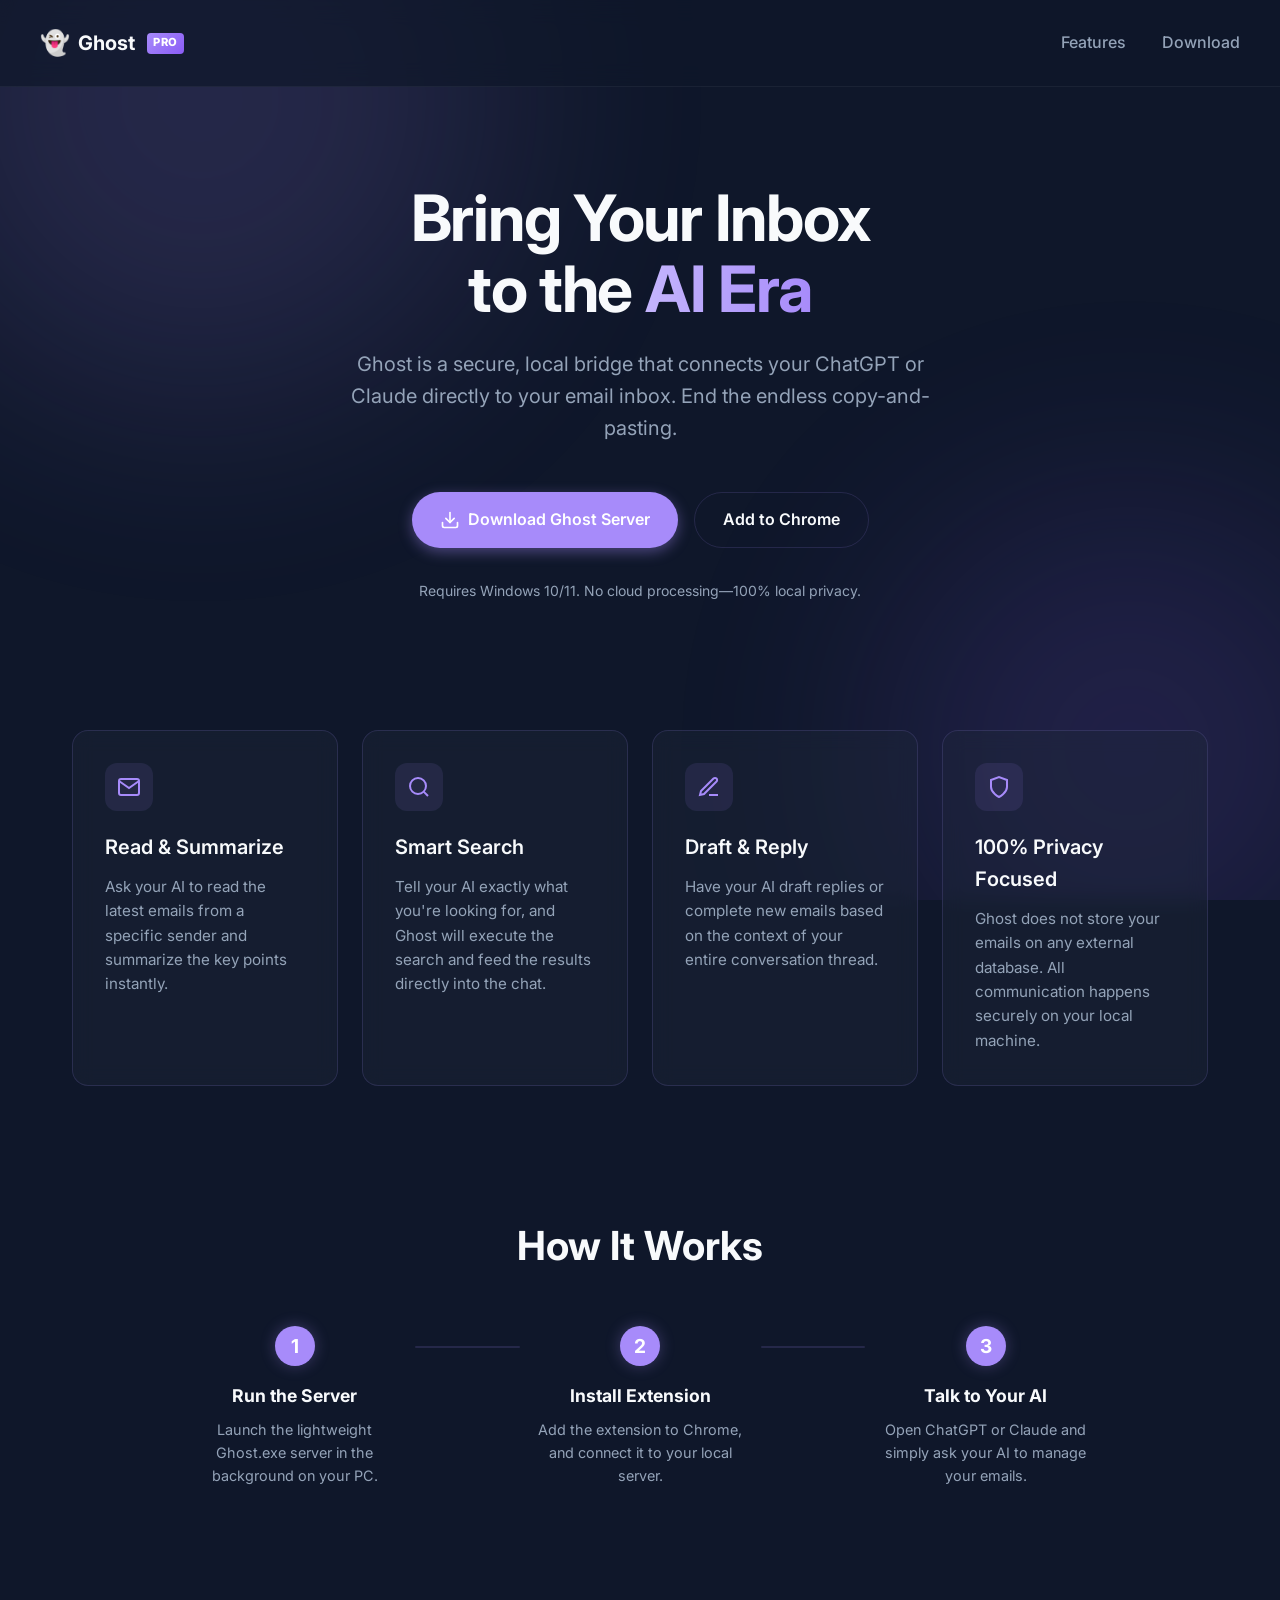
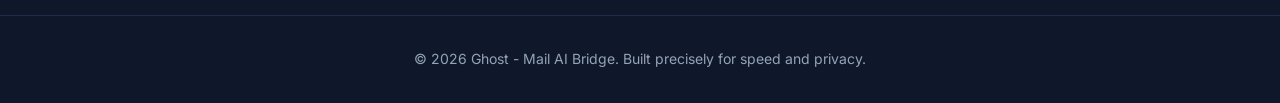
==== index.html @ 371ff7a3 "Initial commit of Ghost Website landing page" ====
<!DOCTYPE html>
<html lang="en">
<head>
    <meta charset="UTF-8">
    <meta name="viewport" content="width=device-width, initial-scale=1.0">
    <title>Ghost - Mail AI Bridge</title>
    <meta name="description" content="Connect your email seamlessly as AI tools. Turn ChatGPT and Claude into your personal executive assistant.">
    <link rel="stylesheet" href="styles.css">
    <link href="https://fonts.googleapis.com/css2?family=Inter:wght@400;500;600;700&display=swap" rel="stylesheet">
    <link rel="icon" type="image/x-icon" href="favicon.ico"> <!-- We can add an icon later -->
</head>
<body>
    <div class="background-effects">
        <div class="glow-orb orb-1"></div>
        <div class="glow-orb orb-2"></div>
    </div>

    <nav class="navbar">
        <div class="nav-content">
            <div class="logo">
                <span class="ghost-icon">👻</span>
                Ghost 
                <span class="logo-badge">Pro</span>
            </div>
            <div class="nav-links">
                <a href="#features">Features</a>
                <a href="#download">Download</a>
            </div>
        </div>
    </nav>

    <main>
        <header class="hero">
            <h1 class="hero-title">Bring Your Inbox<br>to the <span class="highlight">AI Era</span></h1>
            <p class="hero-subtitle">
                Ghost is a secure, local bridge that connects your ChatGPT or Claude directly to your email inbox. End the endless copy-and-pasting.
            </p>
            <div class="hero-actions">
                <a href="https://cdn.example.com/Ghost-Server.zip" class="btn btn-primary">
                    <svg width="20" height="20" viewBox="0 0 24 24" fill="none" stroke="currentColor" stroke-width="2" stroke-linecap="round" stroke-linejoin="round"><path d="M21 15v4a2 2 0 0 1-2 2H5a2 2 0 0 1-2-2v-4"></path><polyline points="7 10 12 15 17 10"></polyline><line x1="12" y1="15" x2="12" y2="3"></line></svg>
                    Download Ghost Server
                </a>
                <a href="https://chrome.google.com/webstore" class="btn btn-secondary" target="_blank">
                    Add to Chrome
                </a>
            </div>
            <p class="hero-note">Requires Windows 10/11. No cloud processing—100% local privacy.</p>
        </header>

        <section id="features" class="features">
            <div class="features-grid">
                <div class="feature-card">
                    <div class="feature-icon inbox-icon">
                        <svg width="24" height="24" viewBox="0 0 24 24" fill="none" stroke="#a78bfa" stroke-width="2"><path d="M4 4h16c1.1 0 2 .9 2 2v12c0 1.1-.9 2-2 2H4c-1.1 0-2-.9-2-2V6c0-1.1.9-2 2-2z"></path><polyline points="22,6 12,13 2,6"></polyline></svg>
                    </div>
                    <h3>Read & Summarize</h3>
                    <p>Ask your AI to read the latest emails from a specific sender and summarize the key points instantly.</p>
                </div>
                
                <div class="feature-card">
                    <div class="feature-icon search-icon">
                        <svg width="24" height="24" viewBox="0 0 24 24" fill="none" stroke="#a78bfa" stroke-width="2"><circle cx="11" cy="11" r="8"></circle><line x1="21" y1="21" x2="16.65" y2="16.65"></line></svg>
                    </div>
                    <h3>Smart Search</h3>
                    <p>Tell your AI exactly what you're looking for, and Ghost will execute the search and feed the results directly into the chat.</p>
                </div>

                <div class="feature-card">
                    <div class="feature-icon edit-icon">
                        <svg width="24" height="24" viewBox="0 0 24 24" fill="none" stroke="#a78bfa" stroke-width="2"><path d="M12 20h9"></path><path d="M16.5 3.5a2.121 2.121 0 0 1 3 3L7 19l-4 1 1-4L16.5 3.5z"></path></svg>
                    </div>
                    <h3>Draft & Reply</h3>
                    <p>Have your AI draft replies or complete new emails based on the context of your entire conversation thread.</p>
                </div>

                <div class="feature-card">
                    <div class="feature-icon shield-icon">
                        <svg width="24" height="24" viewBox="0 0 24 24" fill="none" stroke="#a78bfa" stroke-width="2"><path d="M12 22s8-4 8-10V5l-8-3-8 3v7c0 6 8 10 8 10z"></path></svg>
                    </div>
                    <h3>100% Privacy Focused</h3>
                    <p>Ghost does not store your emails on any external database. All communication happens securely on your local machine.</p>
                </div>
            </div>
        </section>

        <section id="how-it-works" class="how-it-works">
            <h2>How It Works</h2>
            <div class="steps-container">
                <div class="step">
                    <div class="step-num">1</div>
                    <div class="step-content">
                        <h4>Run the Server</h4>
                        <p>Launch the lightweight Ghost.exe server in the background on your PC.</p>
                    </div>
                </div>
                <div class="step-connector"></div>
                <div class="step">
                    <div class="step-num">2</div>
                    <div class="step-content">
                        <h4>Install Extension</h4>
                        <p>Add the extension to Chrome, and connect it to your local server.</p>
                    </div>
                </div>
                <div class="step-connector"></div>
                <div class="step">
                    <div class="step-num">3</div>
                    <div class="step-content">
                        <h4>Talk to Your AI</h4>
                        <p>Open ChatGPT or Claude and simply ask your AI to manage your emails.</p>
                    </div>
                </div>
            </div>
        </section>
    </main>

    <footer>
        <div class="footer-content">
            <p>&copy; 2026 Ghost - Mail AI Bridge. Built precisely for speed and privacy.</p>
        </div>
    </footer>

    <script src="script.js"></script>
</body>
</html>
---- styles.css ----
:root {
    --bg-dark: #0f172a;
    --bg-card: rgba(30, 41, 59, 0.4);
    --text-primary: #f8fafc;
    --text-muted: #94a3b8;
    --accent: #a78bfa;
    --accent-hover: #8b5cf6;
    --border-color: rgba(167, 139, 250, 0.15);
    --border-highlight: rgba(167, 139, 250, 0.4);
}

* {
    box-sizing: border-box;
    margin: 0;
    padding: 0;
}

body {
    font-family: 'Inter', sans-serif;
    background-color: var(--bg-dark);
    color: var(--text-primary);
    line-height: 1.6;
    overflow-x: hidden;
    position: relative;
}

/* Background Glowing Orbs for Glassmorphism depth */
.background-effects {
    position: fixed;
    top: 0;
    left: 0;
    width: 100vw;
    height: 100vh;
    z-index: -1;
    overflow: hidden;
    pointer-events: none;
}

.glow-orb {
    position: absolute;
    border-radius: 50%;
    filter: blur(120px);
    opacity: 0.15;
    animation: float 20s infinite ease-in-out;
}

.orb-1 {
    width: 600px;
    height: 600px;
    background: #a78bfa;
    top: -200px;
    left: -100px;
}

.orb-2 {
    width: 500px;
    height: 500px;
    background: #8b5cf6;
    bottom: -100px;
    right: -100px;
    animation-delay: -10s;
}

@keyframes float {
    0%, 100% { transform: translate(0, 0); }
    33% { transform: translate(30px, -50px); }
    66% { transform: translate(-20px, 20px); }
}

/* Typography & Layout */
main {
    max-width: 1200px;
    margin: 0 auto;
    padding: 0 2rem;
}

.highlight {
    color: var(--accent);
    background: linear-gradient(90deg, #c4b5fd, #a78bfa);
    -webkit-background-clip: text;
    -webkit-text-fill-color: transparent;
}

/* Navbar */
.navbar {
    padding: 1.5rem 2rem;
    position: sticky;
    top: 0;
    z-index: 100;
    background: rgba(15, 23, 42, 0.7);
    backdrop-filter: blur(12px);
    border-bottom: 1px solid rgba(255, 255, 255, 0.05);
}

.nav-content {
    max-width: 1200px;
    margin: 0 auto;
    display: flex;
    justify-content: space-between;
    align-items: center;
}

.logo {
    font-size: 1.25rem;
    font-weight: 700;
    display: flex;
    align-items: center;
    gap: 0.5rem;
}

.ghost-icon { font-size: 1.5rem; }

.logo-badge {
    background: linear-gradient(135deg, #a78bfa, #8b5cf6);
    color: white;
    font-size: 0.7rem;
    padding: 0.1rem 0.4rem;
    border-radius: 4px;
    text-transform: uppercase;
    font-weight: 800;
    letter-spacing: 0.5px;
    margin-left: 0.25rem;
}

.nav-links a {
    color: var(--text-muted);
    text-decoration: none;
    margin-left: 2rem;
    font-weight: 500;
    transition: color 0.2s;
}

.nav-links a:hover {
    color: var(--text-primary);
}

/* Hero Section */
.hero {
    text-align: center;
    padding: 6rem 0 4rem;
}

.hero-title {
    font-size: 4rem;
    line-height: 1.1;
    font-weight: 700;
    margin-bottom: 1.5rem;
    letter-spacing: -0.02em;
}

.hero-subtitle {
    font-size: 1.25rem;
    color: var(--text-muted);
    max-width: 600px;
    margin: 0 auto 3rem;
}

.hero-actions {
    display: flex;
    justify-content: center;
    gap: 1rem;
    margin-bottom: 2rem;
}

.btn {
    display: inline-flex;
    align-items: center;
    gap: 0.5rem;
    padding: 0.875rem 1.75rem;
    border-radius: 9999px;
    font-weight: 600;
    font-size: 1rem;
    text-decoration: none;
    transition: all 0.2s ease;
    cursor: pointer;
}

.btn-primary {
    background-color: var(--accent);
    color: #fff;
    border: none;
    box-shadow: 0 4px 14px rgba(167, 139, 250, 0.4);
}

.btn-primary:hover {
    background-color: var(--accent-hover);
    transform: translateY(-2px);
    box-shadow: 0 6px 20px rgba(167, 139, 250, 0.6);
}

.btn-secondary {
    background-color: transparent;
    color: var(--text-primary);
    border: 1px solid var(--border-color);
}

.btn-secondary:hover {
    background-color: rgba(255, 255, 255, 0.05);
    border-color: var(--border-highlight);
}

.hero-note {
    font-size: 0.875rem;
    color: var(--text-muted);
}

/* Features Grid */
.features {
    padding: 4rem 0;
}

.features-grid {
    display: grid;
    grid-template-columns: repeat(auto-fit, minmax(250px, 1fr));
    gap: 1.5rem;
}

.feature-card {
    background: var(--bg-card);
    border: 1px solid var(--border-color);
    border-radius: 16px;
    padding: 2rem;
    backdrop-filter: blur(10px);
    transition: transform 0.3s ease, border-color 0.3s ease;
}

.feature-card:hover {
    transform: translateY(-5px);
    border-color: var(--border-highlight);
    background: rgba(30, 41, 59, 0.6);
}

.feature-icon {
    width: 48px;
    height: 48px;
    border-radius: 12px;
    background: rgba(167, 139, 250, 0.1);
    display: flex;
    align-items: center;
    justify-content: center;
    margin-bottom: 1.25rem;
}

.feature-card h3 {
    font-size: 1.25rem;
    margin-bottom: 0.75rem;
    font-weight: 600;
}

.feature-card p {
    color: var(--text-muted);
    font-size: 0.95rem;
}

/* How It Works */
.how-it-works {
    padding: 4rem 0;
    text-align: center;
}

.how-it-works h2 {
    font-size: 2.5rem;
    margin-bottom: 3rem;
}

.steps-container {
    display: flex;
    justify-content: center;
    align-items: flex-start;
    max-width: 900px;
    margin: 0 auto;
    gap: 1rem;
}

.step {
    flex: 1;
    display: flex;
    flex-direction: column;
    align-items: center;
    position: relative;
    z-index: 2;
}

.step-num {
    width: 40px;
    height: 40px;
    border-radius: 50%;
    background: var(--accent);
    color: white;
    display: flex;
    align-items: center;
    justify-content: center;
    font-weight: 700;
    font-size: 1.2rem;
    margin-bottom: 1rem;
    box-shadow: 0 0 15px rgba(167, 139, 250, 0.3);
}

.step-content h4 {
    font-size: 1.1rem;
    margin-bottom: 0.5rem;
}

.step-content p {
    color: var(--text-muted);
    font-size: 0.9rem;
}

.step-connector {
    flex: 0.5;
    height: 2px;
    background: var(--border-color);
    margin-top: 20px;
    border-radius: 2px;
}

/* Footer */
footer {
    border-top: 1px solid var(--border-color);
    padding: 2rem 0;
    margin-top: 4rem;
    text-align: center;
    color: var(--text-muted);
    font-size: 0.875rem;
}

/* Responsive */
@media (max-width: 768px) {
    .hero-title {
        font-size: 2.5rem;
    }
    .hero-actions {
        flex-direction: column;
    }
    .steps-container {
        flex-direction: column;
        align-items: center;
    }
    .step-connector {
        width: 2px;
        height: 40px;
        margin: 10px 0;
    }
}
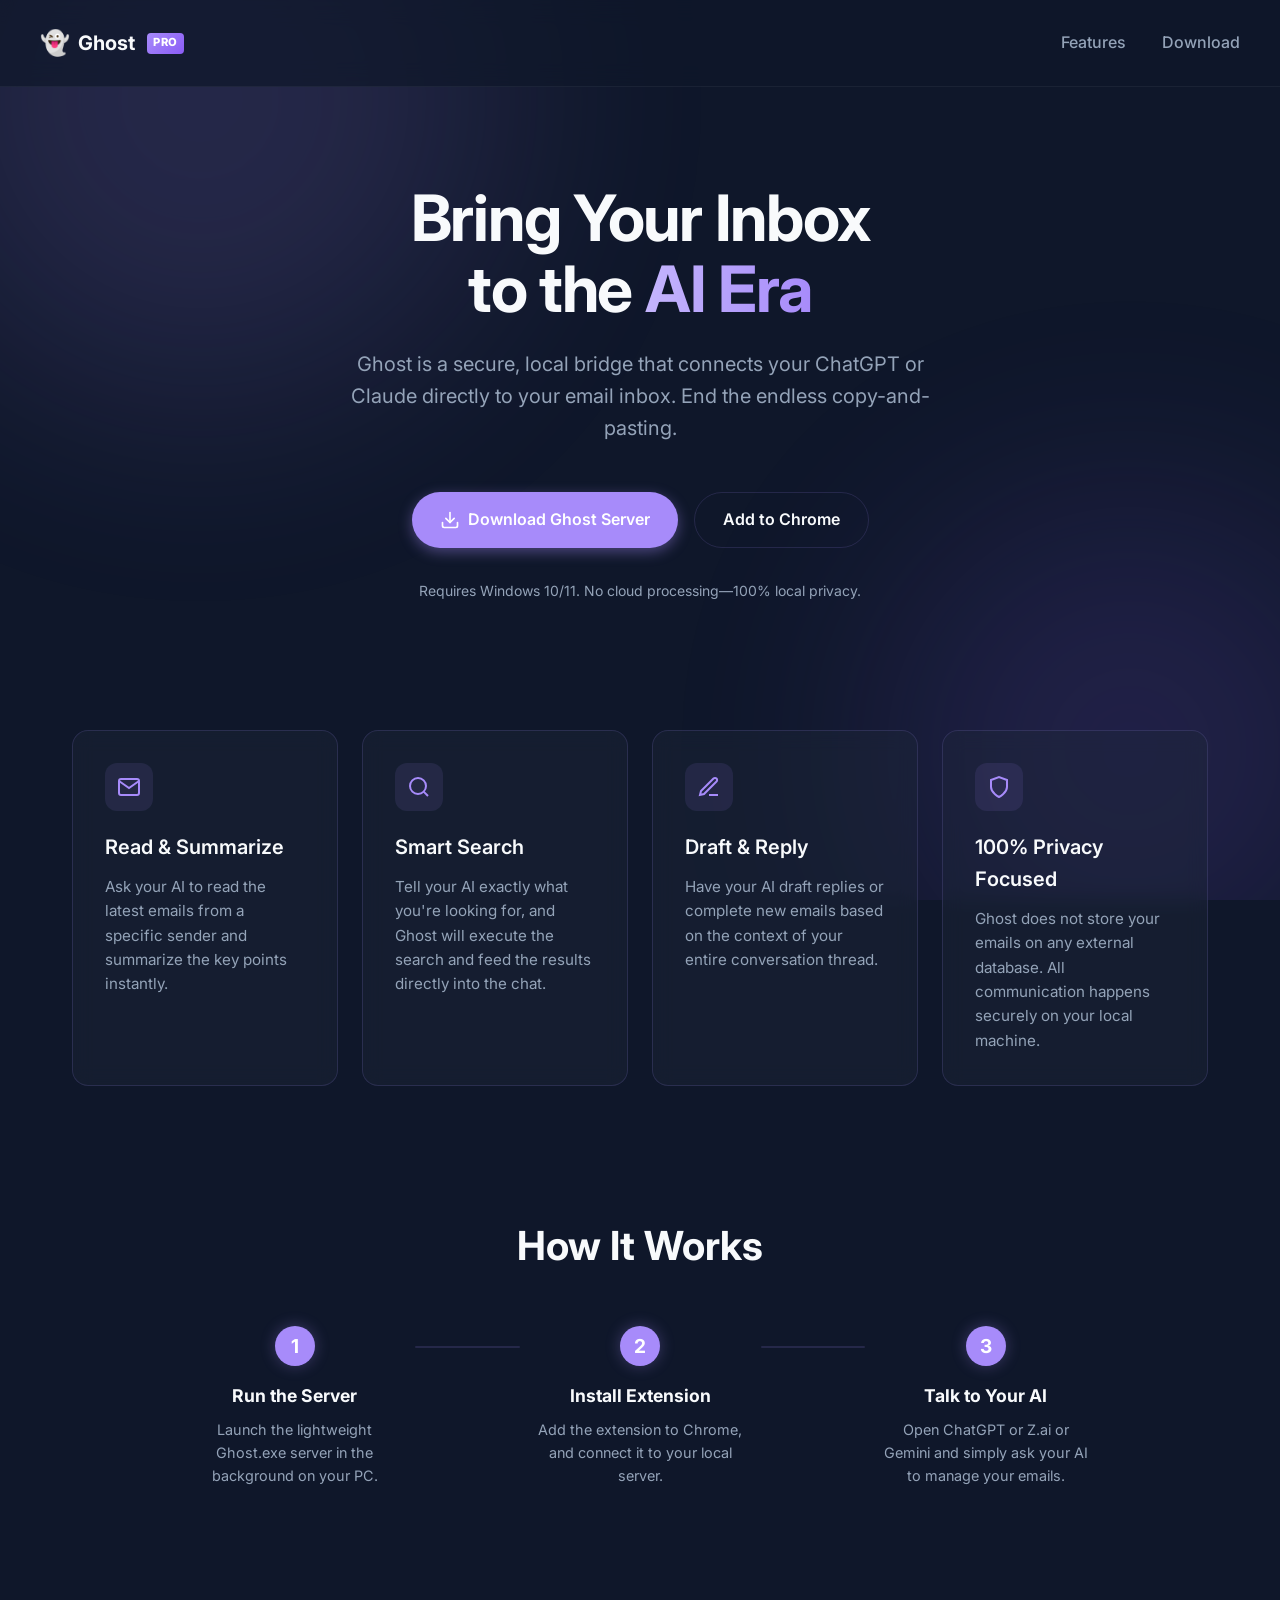
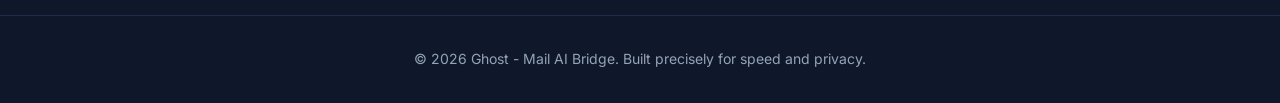
==== commit 35645554: "Add Ghost Server download zip" ====
--- a/index.html
+++ b/index.html
@@ -1,14 +1,17 @@
 <!DOCTYPE html>
 <html lang="en">
+
 <head>
     <meta charset="UTF-8">
     <meta name="viewport" content="width=device-width, initial-scale=1.0">
     <title>Ghost - Mail AI Bridge</title>
-    <meta name="description" content="Connect your email seamlessly as AI tools. Turn ChatGPT and Claude into your personal executive assistant.">
+    <meta name="description"
+        content="Connect your email seamlessly as AI tools. Turn ChatGPT and Claude into your personal executive assistant.">
     <link rel="stylesheet" href="styles.css">
     <link href="https://fonts.googleapis.com/css2?family=Inter:wght@400;500;600;700&display=swap" rel="stylesheet">
     <link rel="icon" type="image/x-icon" href="favicon.ico"> <!-- We can add an icon later -->
 </head>
+
 <body>
     <div class="background-effects">
         <div class="glow-orb orb-1"></div>
@@ -19,7 +22,7 @@
         <div class="nav-content">
             <div class="logo">
                 <span class="ghost-icon">👻</span>
-                Ghost 
+                Ghost
                 <span class="logo-badge">Pro</span>
             </div>
             <div class="nav-links">
@@ -33,11 +36,17 @@
         <header class="hero">
             <h1 class="hero-title">Bring Your Inbox<br>to the <span class="highlight">AI Era</span></h1>
             <p class="hero-subtitle">
-                Ghost is a secure, local bridge that connects your ChatGPT or Claude directly to your email inbox. End the endless copy-and-pasting.
+                Ghost is a secure, local bridge that connects your ChatGPT or Claude directly to your email inbox. End
+                the endless copy-and-pasting.
             </p>
             <div class="hero-actions">
-                <a href="https://cdn.example.com/Ghost-Server.zip" class="btn btn-primary">
-                    <svg width="20" height="20" viewBox="0 0 24 24" fill="none" stroke="currentColor" stroke-width="2" stroke-linecap="round" stroke-linejoin="round"><path d="M21 15v4a2 2 0 0 1-2 2H5a2 2 0 0 1-2-2v-4"></path><polyline points="7 10 12 15 17 10"></polyline><line x1="12" y1="15" x2="12" y2="3"></line></svg>
+                <a href="Ghost-Server-Windows.zip" download class="btn btn-primary">
+                    <svg width="20" height="20" viewBox="0 0 24 24" fill="none" stroke="currentColor" stroke-width="2"
+                        stroke-linecap="round" stroke-linejoin="round">
+                        <path d="M21 15v4a2 2 0 0 1-2 2H5a2 2 0 0 1-2-2v-4"></path>
+                        <polyline points="7 10 12 15 17 10"></polyline>
+                        <line x1="12" y1="15" x2="12" y2="3"></line>
+                    </svg>
                     Download Ghost Server
                 </a>
                 <a href="https://chrome.google.com/webstore" class="btn btn-secondary" target="_blank">
@@ -51,34 +60,50 @@
             <div class="features-grid">
                 <div class="feature-card">
                     <div class="feature-icon inbox-icon">
-                        <svg width="24" height="24" viewBox="0 0 24 24" fill="none" stroke="#a78bfa" stroke-width="2"><path d="M4 4h16c1.1 0 2 .9 2 2v12c0 1.1-.9 2-2 2H4c-1.1 0-2-.9-2-2V6c0-1.1.9-2 2-2z"></path><polyline points="22,6 12,13 2,6"></polyline></svg>
+                        <svg width="24" height="24" viewBox="0 0 24 24" fill="none" stroke="#a78bfa" stroke-width="2">
+                            <path d="M4 4h16c1.1 0 2 .9 2 2v12c0 1.1-.9 2-2 2H4c-1.1 0-2-.9-2-2V6c0-1.1.9-2 2-2z">
+                            </path>
+                            <polyline points="22,6 12,13 2,6"></polyline>
+                        </svg>
                     </div>
                     <h3>Read & Summarize</h3>
-                    <p>Ask your AI to read the latest emails from a specific sender and summarize the key points instantly.</p>
+                    <p>Ask your AI to read the latest emails from a specific sender and summarize the key points
+                        instantly.</p>
                 </div>
-                
+
                 <div class="feature-card">
                     <div class="feature-icon search-icon">
-                        <svg width="24" height="24" viewBox="0 0 24 24" fill="none" stroke="#a78bfa" stroke-width="2"><circle cx="11" cy="11" r="8"></circle><line x1="21" y1="21" x2="16.65" y2="16.65"></line></svg>
+                        <svg width="24" height="24" viewBox="0 0 24 24" fill="none" stroke="#a78bfa" stroke-width="2">
+                            <circle cx="11" cy="11" r="8"></circle>
+                            <line x1="21" y1="21" x2="16.65" y2="16.65"></line>
+                        </svg>
                     </div>
                     <h3>Smart Search</h3>
-                    <p>Tell your AI exactly what you're looking for, and Ghost will execute the search and feed the results directly into the chat.</p>
+                    <p>Tell your AI exactly what you're looking for, and Ghost will execute the search and feed the
+                        results directly into the chat.</p>
                 </div>
 
                 <div class="feature-card">
                     <div class="feature-icon edit-icon">
-                        <svg width="24" height="24" viewBox="0 0 24 24" fill="none" stroke="#a78bfa" stroke-width="2"><path d="M12 20h9"></path><path d="M16.5 3.5a2.121 2.121 0 0 1 3 3L7 19l-4 1 1-4L16.5 3.5z"></path></svg>
+                        <svg width="24" height="24" viewBox="0 0 24 24" fill="none" stroke="#a78bfa" stroke-width="2">
+                            <path d="M12 20h9"></path>
+                            <path d="M16.5 3.5a2.121 2.121 0 0 1 3 3L7 19l-4 1 1-4L16.5 3.5z"></path>
+                        </svg>
                     </div>
                     <h3>Draft & Reply</h3>
-                    <p>Have your AI draft replies or complete new emails based on the context of your entire conversation thread.</p>
+                    <p>Have your AI draft replies or complete new emails based on the context of your entire
+                        conversation thread.</p>
                 </div>
 
                 <div class="feature-card">
                     <div class="feature-icon shield-icon">
-                        <svg width="24" height="24" viewBox="0 0 24 24" fill="none" stroke="#a78bfa" stroke-width="2"><path d="M12 22s8-4 8-10V5l-8-3-8 3v7c0 6 8 10 8 10z"></path></svg>
+                        <svg width="24" height="24" viewBox="0 0 24 24" fill="none" stroke="#a78bfa" stroke-width="2">
+                            <path d="M12 22s8-4 8-10V5l-8-3-8 3v7c0 6 8 10 8 10z"></path>
+                        </svg>
                     </div>
                     <h3>100% Privacy Focused</h3>
-                    <p>Ghost does not store your emails on any external database. All communication happens securely on your local machine.</p>
+                    <p>Ghost does not store your emails on any external database. All communication happens securely on
+                        your local machine.</p>
                 </div>
             </div>
         </section>
@@ -106,7 +131,7 @@
                     <div class="step-num">3</div>
                     <div class="step-content">
                         <h4>Talk to Your AI</h4>
-                        <p>Open ChatGPT or Claude and simply ask your AI to manage your emails.</p>
+                        <p>Open ChatGPT or Z.ai or Gemini and simply ask your AI to manage your emails.</p>
                     </div>
                 </div>
             </div>
@@ -121,4 +146,5 @@
 
     <script src="script.js"></script>
 </body>
-</html>
+
+</html>
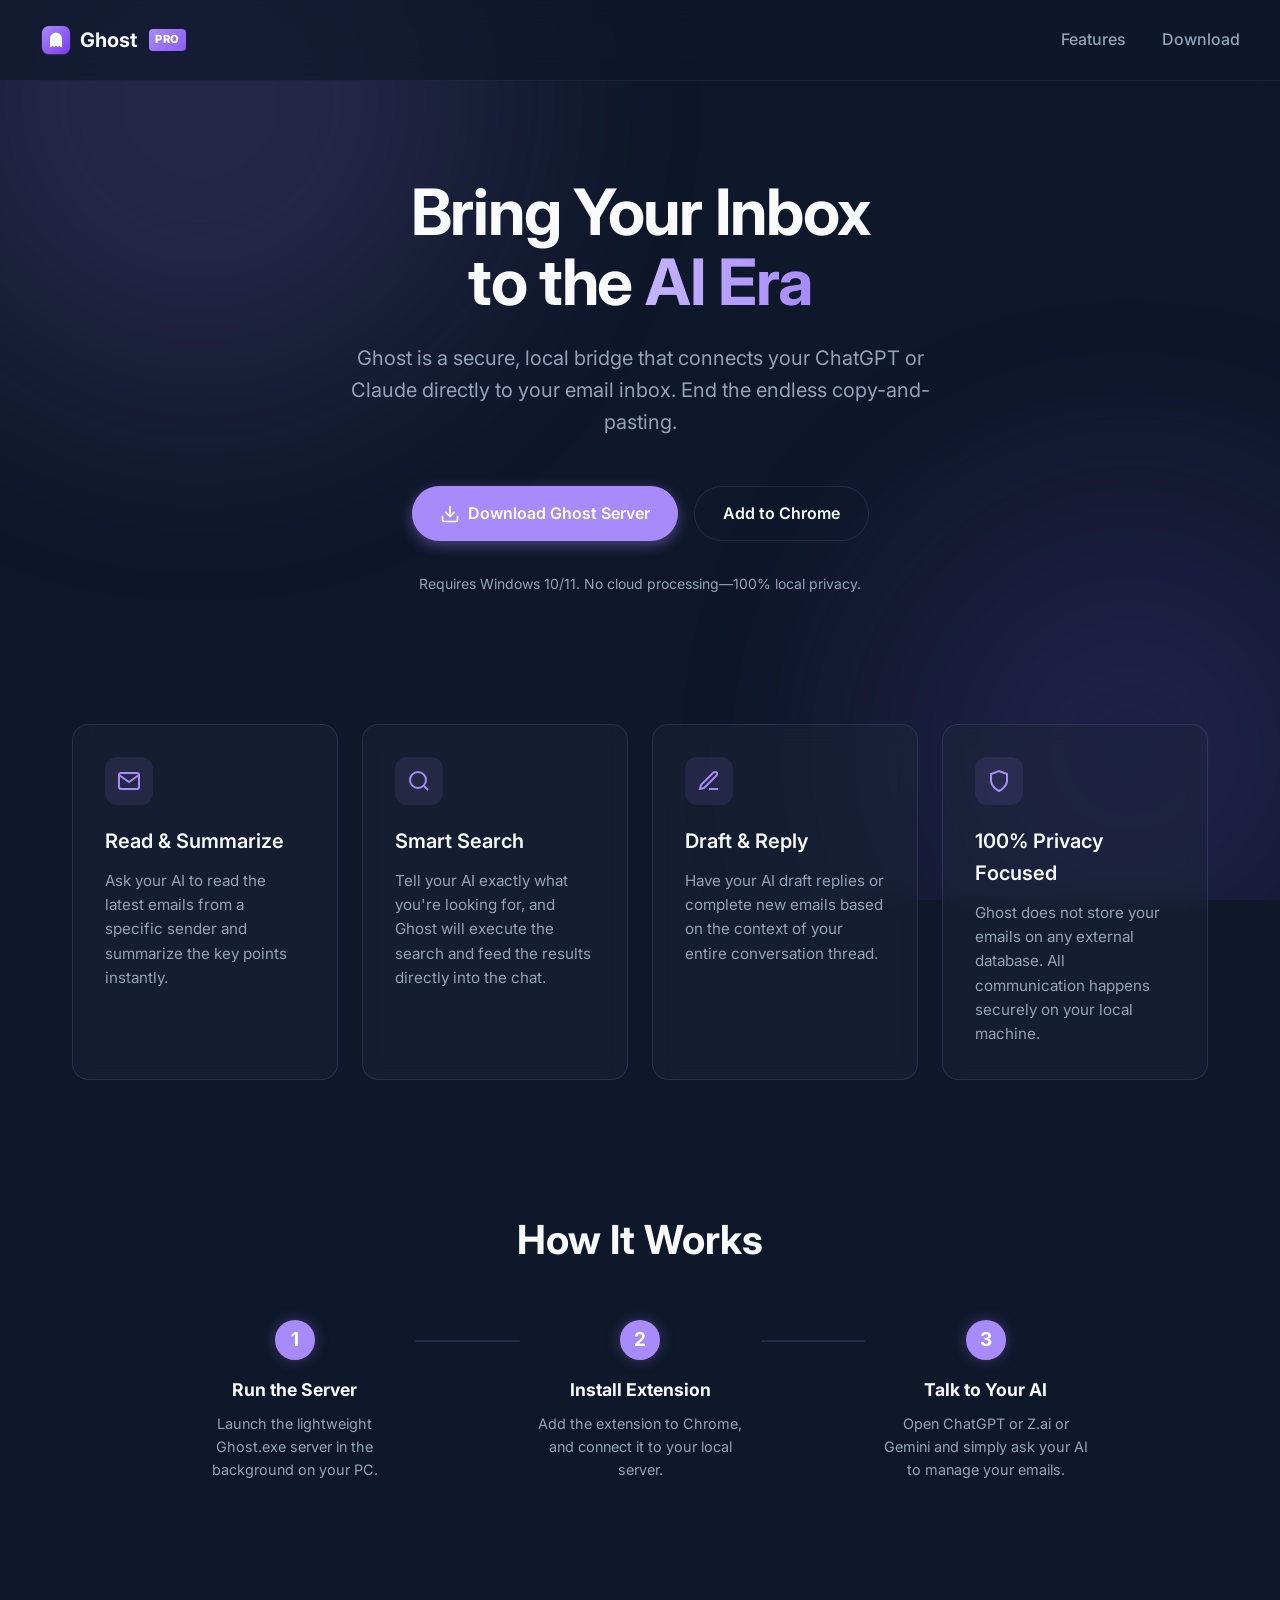
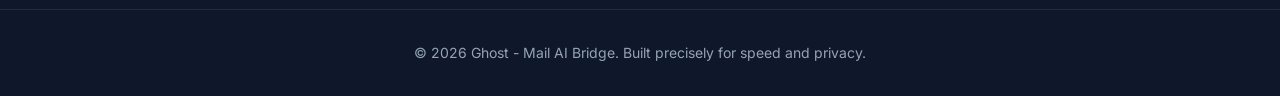
==== commit 05b64e7f: "Update website logo to use 128x128 extension icon" ====
--- a/index.html
+++ b/index.html
@@ -6,10 +6,10 @@
     <meta name="viewport" content="width=device-width, initial-scale=1.0">
     <title>Ghost - Mail AI Bridge</title>
     <meta name="description"
-        content="Connect your email seamlessly as AI tools. Turn ChatGPT and Claude into your personal executive assistant.">
+        content="Connect your email seamlessly as AI tools. Turn ChatGPT, Z.ai or Gemini into your personal executive assistant.">
     <link rel="stylesheet" href="styles.css">
     <link href="https://fonts.googleapis.com/css2?family=Inter:wght@400;500;600;700&display=swap" rel="stylesheet">
-    <link rel="icon" type="image/x-icon" href="favicon.ico"> <!-- We can add an icon later -->
+    <link rel="icon" type="image/png" href="logo.png">
 </head>
 
 <body>
@@ -21,7 +21,8 @@
     <nav class="navbar">
         <div class="nav-content">
             <div class="logo">
-                <span class="ghost-icon">👻</span>
+                <img src="logo.png" alt="Ghost Logo" class="ghost-icon-img" width="32" height="32"
+                    style="border-radius: 6px;">
                 Ghost
                 <span class="logo-badge">Pro</span>
             </div>
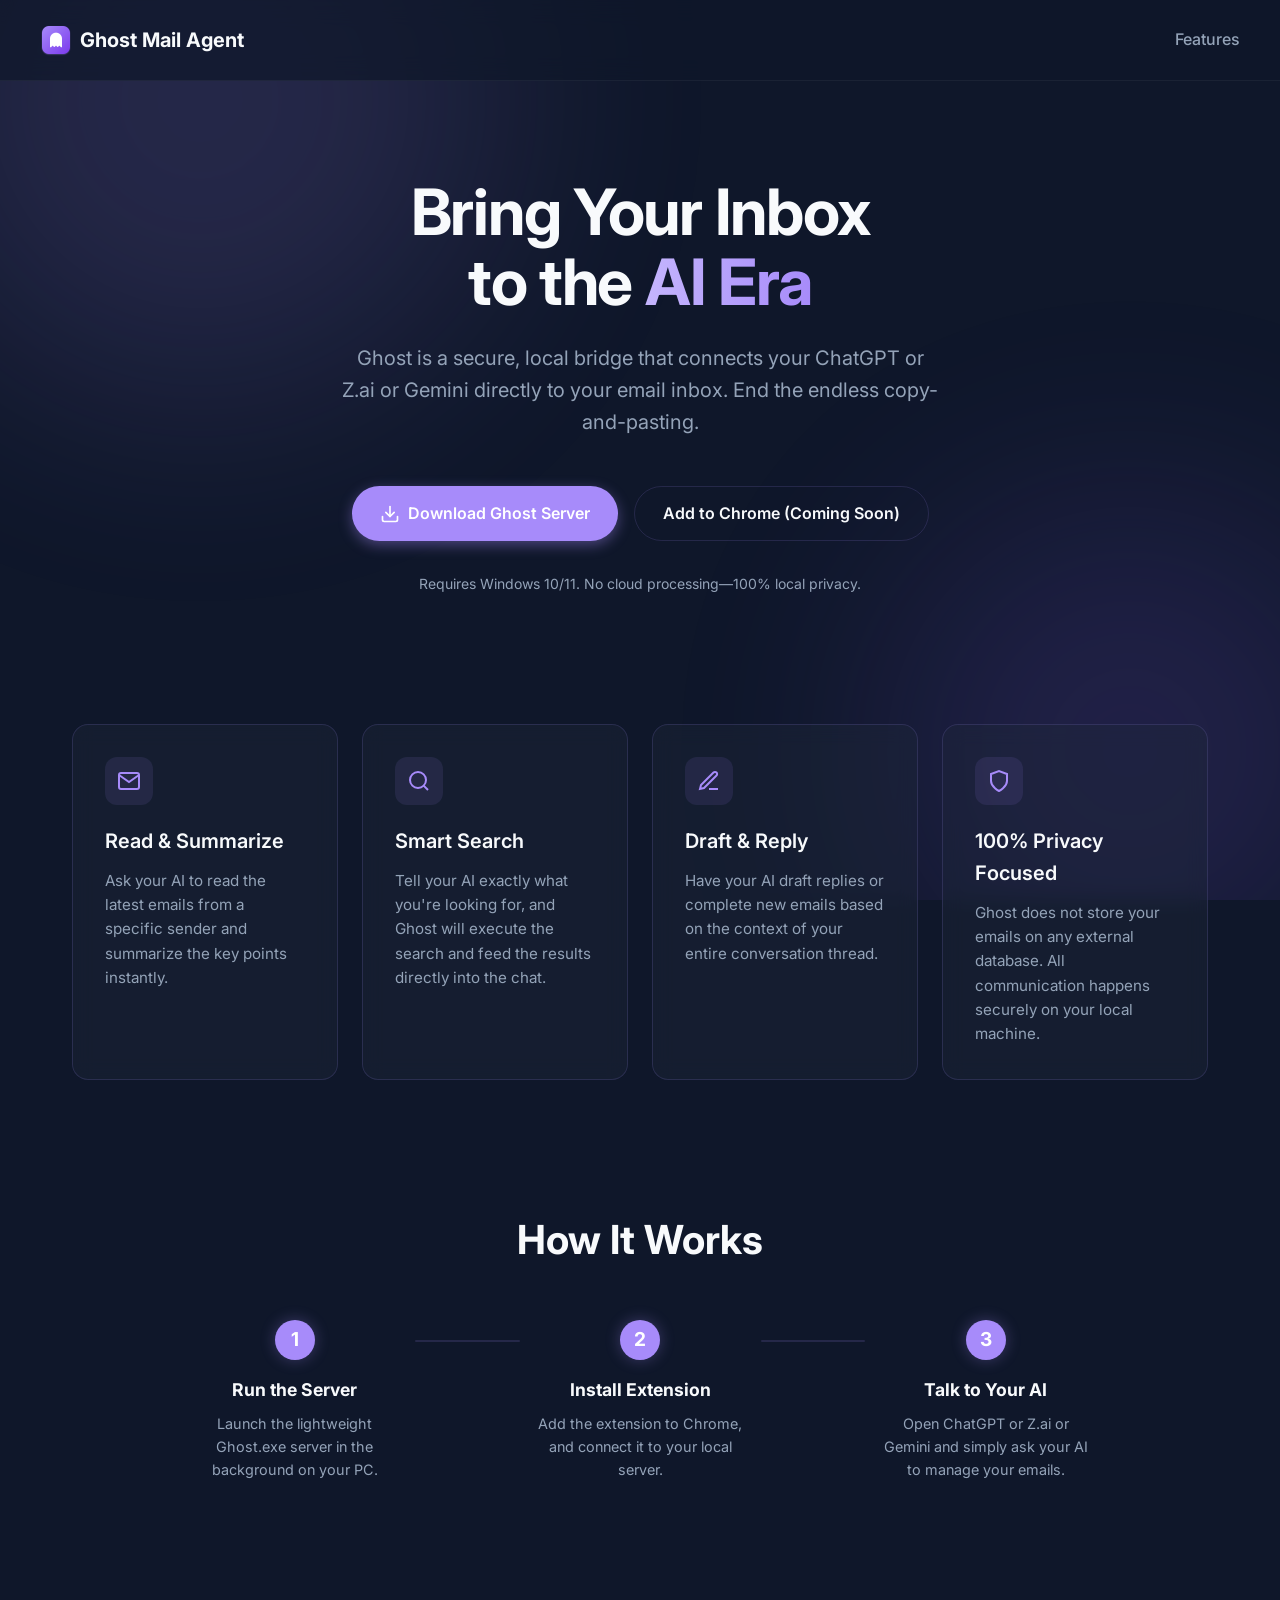
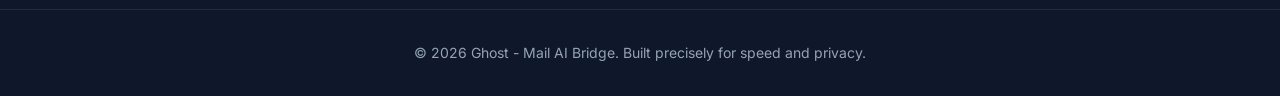
==== commit 4d507f17: "Changes" ====
--- a/index.html
+++ b/index.html
@@ -23,12 +23,10 @@
             <div class="logo">
                 <img src="logo.png" alt="Ghost Logo" class="ghost-icon-img" width="32" height="32"
                     style="border-radius: 6px;">
-                Ghost
-                <span class="logo-badge">Pro</span>
+                Ghost Mail Agent
             </div>
             <div class="nav-links">
                 <a href="#features">Features</a>
-                <a href="#download">Download</a>
             </div>
         </div>
     </nav>
@@ -37,7 +35,8 @@
         <header class="hero">
             <h1 class="hero-title">Bring Your Inbox<br>to the <span class="highlight">AI Era</span></h1>
             <p class="hero-subtitle">
-                Ghost is a secure, local bridge that connects your ChatGPT or Claude directly to your email inbox. End
+                Ghost is a secure, local bridge that connects your ChatGPT or Z.ai or Gemini directly to your email
+                inbox. End
                 the endless copy-and-pasting.
             </p>
             <div class="hero-actions">
@@ -51,7 +50,7 @@
                     Download Ghost Server
                 </a>
                 <a href="https://chrome.google.com/webstore" class="btn btn-secondary" target="_blank">
-                    Add to Chrome
+                    Add to Chrome (Coming Soon)
                 </a>
             </div>
             <p class="hero-note">Requires Windows 10/11. No cloud processing—100% local privacy.</p>
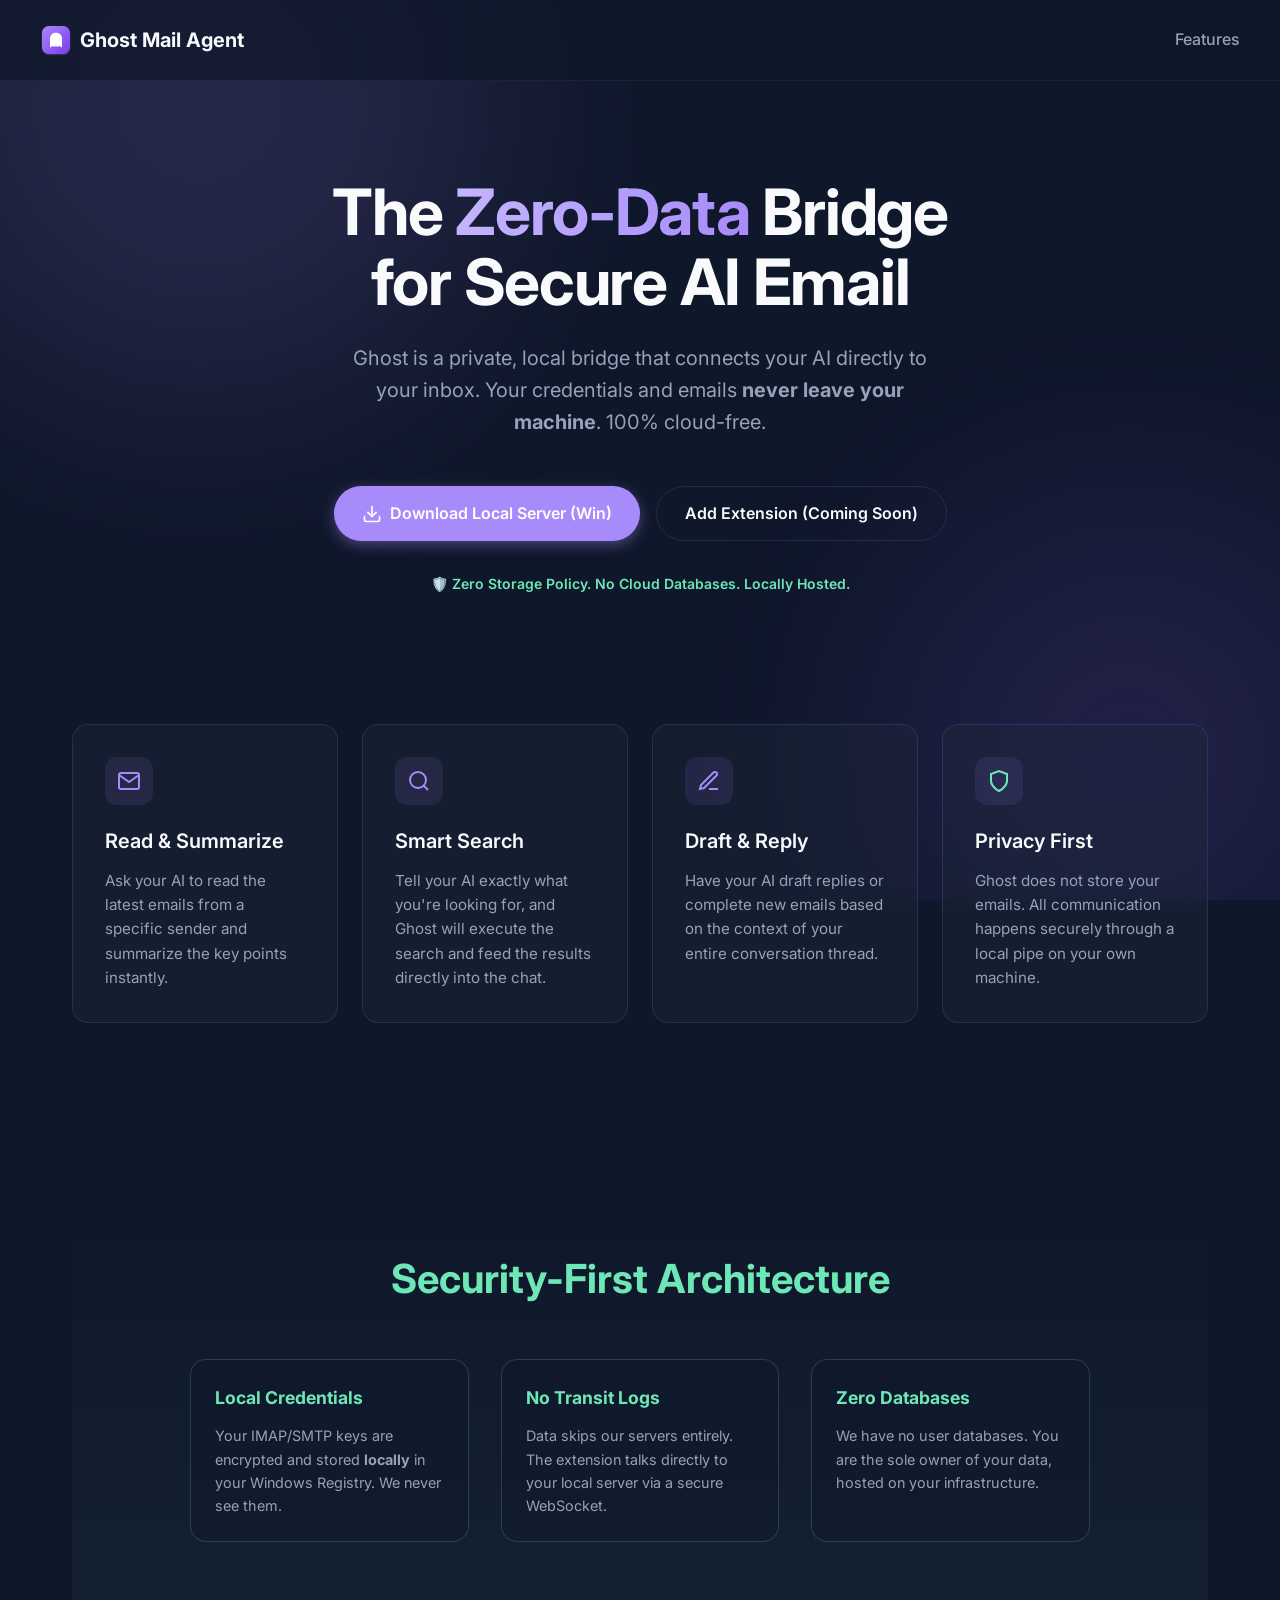
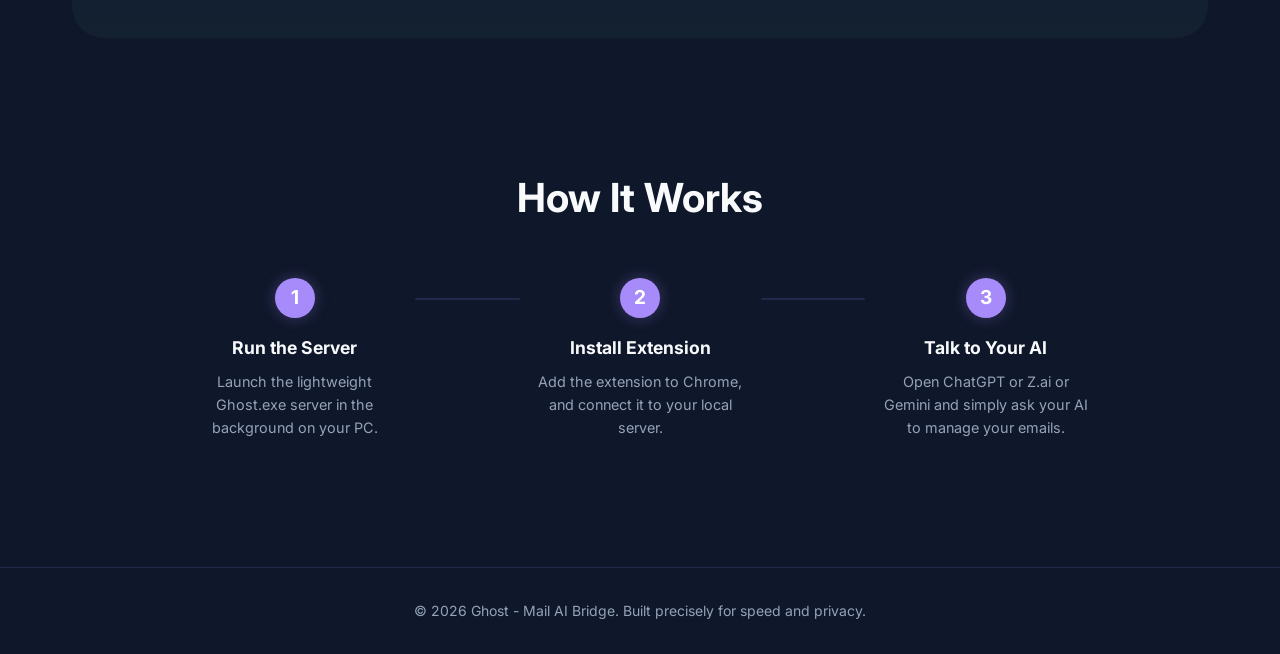
==== commit cba8cdaa: "docs: overhaul website for privacy and compliance" ====
--- a/index.html
+++ b/index.html
@@ -33,11 +33,10 @@
 
     <main>
         <header class="hero">
-            <h1 class="hero-title">Bring Your Inbox<br>to the <span class="highlight">AI Era</span></h1>
+            <h1 class="hero-title">The <span class="highlight">Zero-Data</span> Bridge<br>for Secure AI Email</h1>
             <p class="hero-subtitle">
-                Ghost is a secure, local bridge that connects your ChatGPT or Z.ai or Gemini directly to your email
-                inbox. End
-                the endless copy-and-pasting.
+                Ghost is a private, local bridge that connects your AI directly to your inbox.
+                Your credentials and emails <strong>never leave your machine</strong>. 100% cloud-free.
             </p>
             <div class="hero-actions">
                 <a href="Ghost-Server-Windows.zip" download class="btn btn-primary">
@@ -47,13 +46,14 @@
                         <polyline points="7 10 12 15 17 10"></polyline>
                         <line x1="12" y1="15" x2="12" y2="3"></line>
                     </svg>
-                    Download Ghost Server
+                    Download Local Server (Win)
                 </a>
                 <a href="https://chrome.google.com/webstore" class="btn btn-secondary" target="_blank">
-                    Add to Chrome (Coming Soon)
+                    Add Extension (Coming Soon)
                 </a>
             </div>
-            <p class="hero-note">Requires Windows 10/11. No cloud processing—100% local privacy.</p>
+            <p class="hero-note" style="color: #6ee7b7; font-weight: 600;">🛡️ Zero Storage Policy. No Cloud Databases.
+                Locally Hosted.</p>
         </header>
 
         <section id="features" class="features">
@@ -97,13 +97,36 @@
 
                 <div class="feature-card">
                     <div class="feature-icon shield-icon">
-                        <svg width="24" height="24" viewBox="0 0 24 24" fill="none" stroke="#a78bfa" stroke-width="2">
+                        <svg width="24" height="24" viewBox="0 0 24 24" fill="none" stroke="#6ee7b7" stroke-width="2">
                             <path d="M12 22s8-4 8-10V5l-8-3-8 3v7c0 6 8 10 8 10z"></path>
                         </svg>
                     </div>
-                    <h3>100% Privacy Focused</h3>
-                    <p>Ghost does not store your emails on any external database. All communication happens securely on
-                        your local machine.</p>
+                    <h3>Privacy First</h3>
+                    <p>Ghost does not store your emails. All communication happens securely through a local pipe on your
+                        own machine.</p>
+                </div>
+            </div>
+        </section>
+
+        <section class="security-deep-dive">
+            <div class="security-content">
+                <h2>Security-First Architecture</h2>
+                <div class="security-grid">
+                    <div class="security-item">
+                        <h4>Local Credentials</h4>
+                        <p>Your IMAP/SMTP keys are encrypted and stored <strong>locally</strong> in your Windows
+                            Registry. We never see them.</p>
+                    </div>
+                    <div class="security-item">
+                        <h4>No Transit Logs</h4>
+                        <p>Data skips our servers entirely. The extension talks directly to your local server via a
+                            secure WebSocket.</p>
+                    </div>
+                    <div class="security-item">
+                        <h4>Zero Databases</h4>
+                        <p>We have no user databases. You are the sole owner of your data, hosted on your
+                            infrastructure.</p>
+                    </div>
                 </div>
             </div>
         </section>
--- a/styles.css
+++ b/styles.css
@@ -62,9 +62,19 @@
 }
 
 @keyframes float {
-    0%, 100% { transform: translate(0, 0); }
-    33% { transform: translate(30px, -50px); }
-    66% { transform: translate(-20px, 20px); }
+
+    0%,
+    100% {
+        transform: translate(0, 0);
+    }
+
+    33% {
+        transform: translate(30px, -50px);
+    }
+
+    66% {
+        transform: translate(-20px, 20px);
+    }
 }
 
 /* Typography & Layout */
@@ -108,7 +118,9 @@
     gap: 0.5rem;
 }
 
-.ghost-icon { font-size: 1.5rem; }
+.ghost-icon {
+    font-size: 1.5rem;
+}
 
 .logo-badge {
     background: linear-gradient(135deg, #a78bfa, #8b5cf6);
@@ -314,6 +326,51 @@
     border-radius: 2px;
 }
 
+/* Security Deep Dive Section */
+.security-deep-dive {
+    padding: 6rem 0;
+    background: linear-gradient(180deg, rgba(15, 23, 42, 0) 0%, rgba(110, 231, 183, 0.05) 100%);
+    border-radius: 32px;
+    margin: 4rem 0;
+}
+
+.security-content {
+    max-width: 900px;
+    margin: 0 auto;
+    text-align: center;
+}
+
+.security-content h2 {
+    font-size: 2.5rem;
+    margin-bottom: 3rem;
+    color: #6ee7b7;
+}
+
+.security-grid {
+    display: grid;
+    grid-template-columns: repeat(auto-fit, minmax(250px, 1fr));
+    gap: 2rem;
+}
+
+.security-item {
+    text-align: left;
+    padding: 1.5rem;
+    background: rgba(15, 23, 42, 0.4);
+    border: 1px solid rgba(110, 231, 183, 0.2);
+    border-radius: 16px;
+}
+
+.security-item h4 {
+    color: #6ee7b7;
+    margin-bottom: 0.75rem;
+    font-size: 1.1rem;
+}
+
+.security-item p {
+    color: var(--text-muted);
+    font-size: 0.9rem;
+}
+
 /* Footer */
 footer {
     border-top: 1px solid var(--border-color);
@@ -329,16 +386,19 @@
     .hero-title {
         font-size: 2.5rem;
     }
+
     .hero-actions {
         flex-direction: column;
     }
+
     .steps-container {
         flex-direction: column;
         align-items: center;
     }
+
     .step-connector {
         width: 2px;
         height: 40px;
         margin: 10px 0;
     }
-}
+}
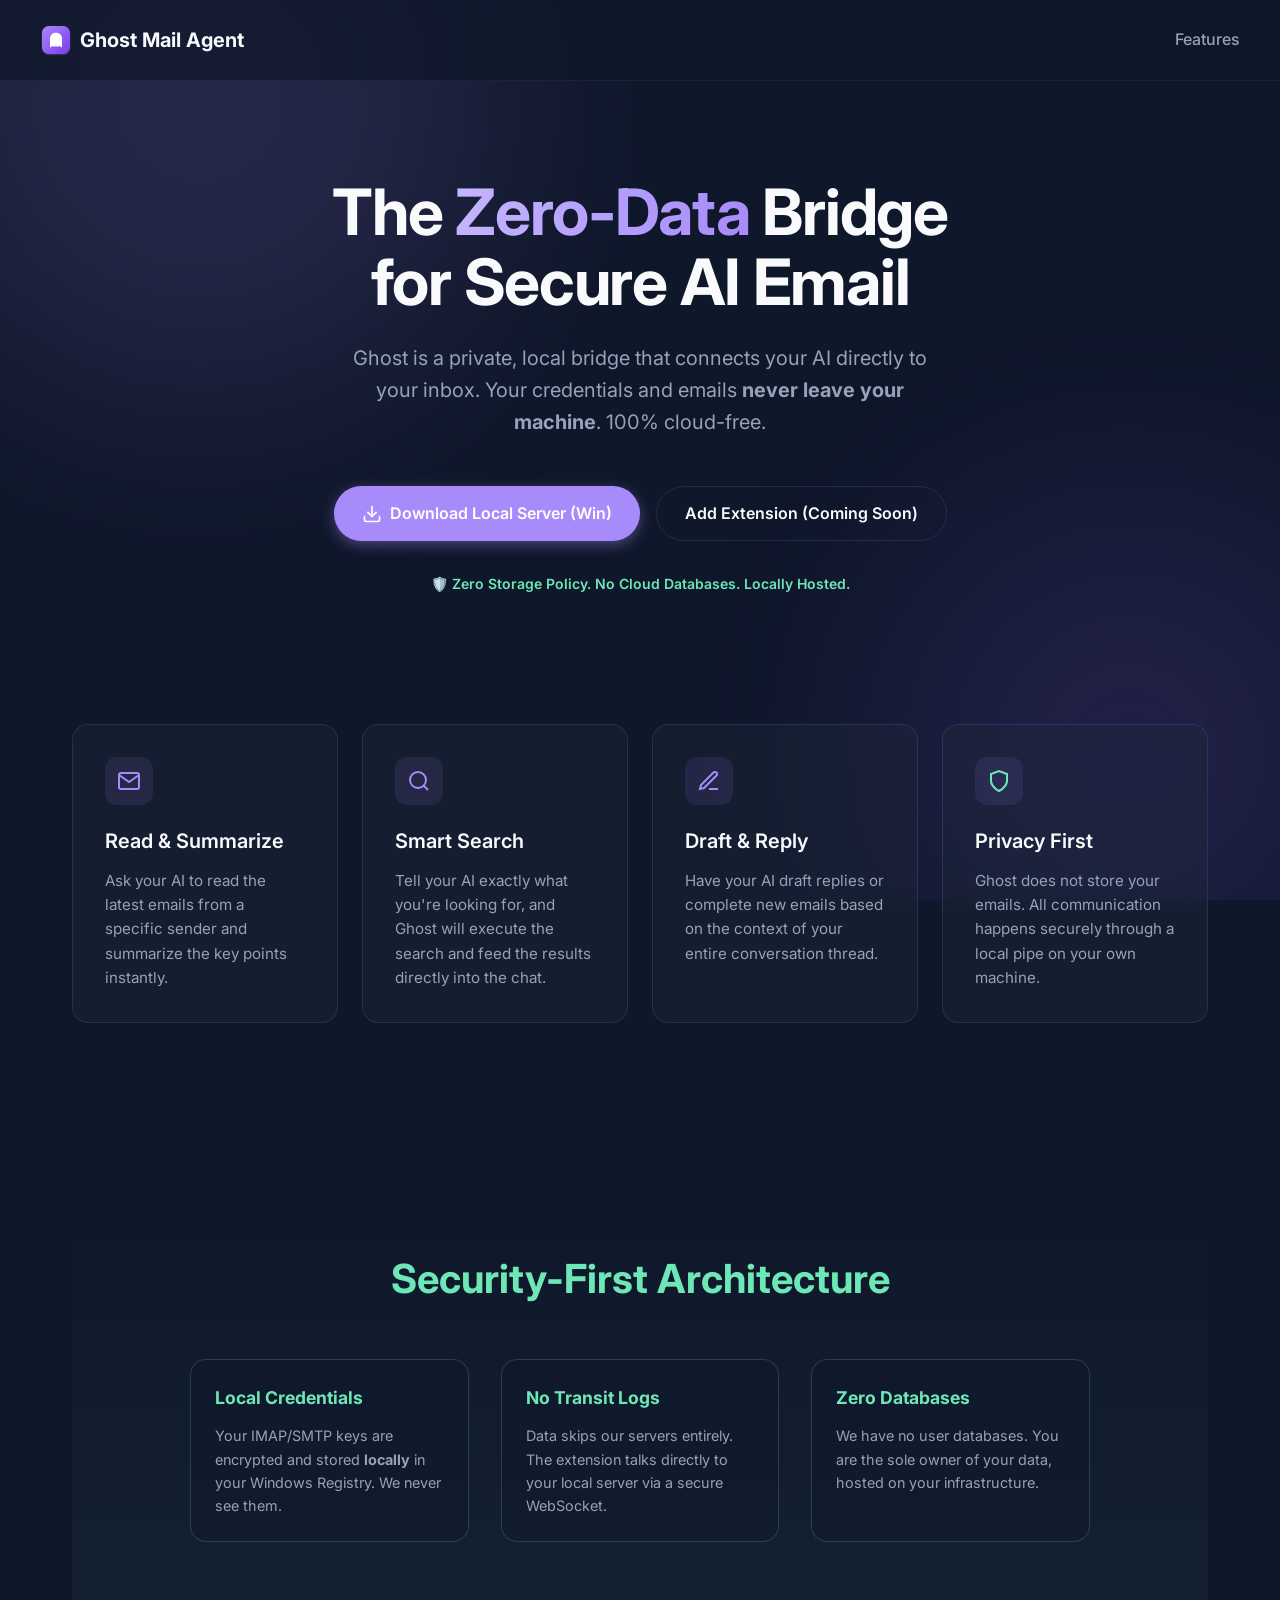
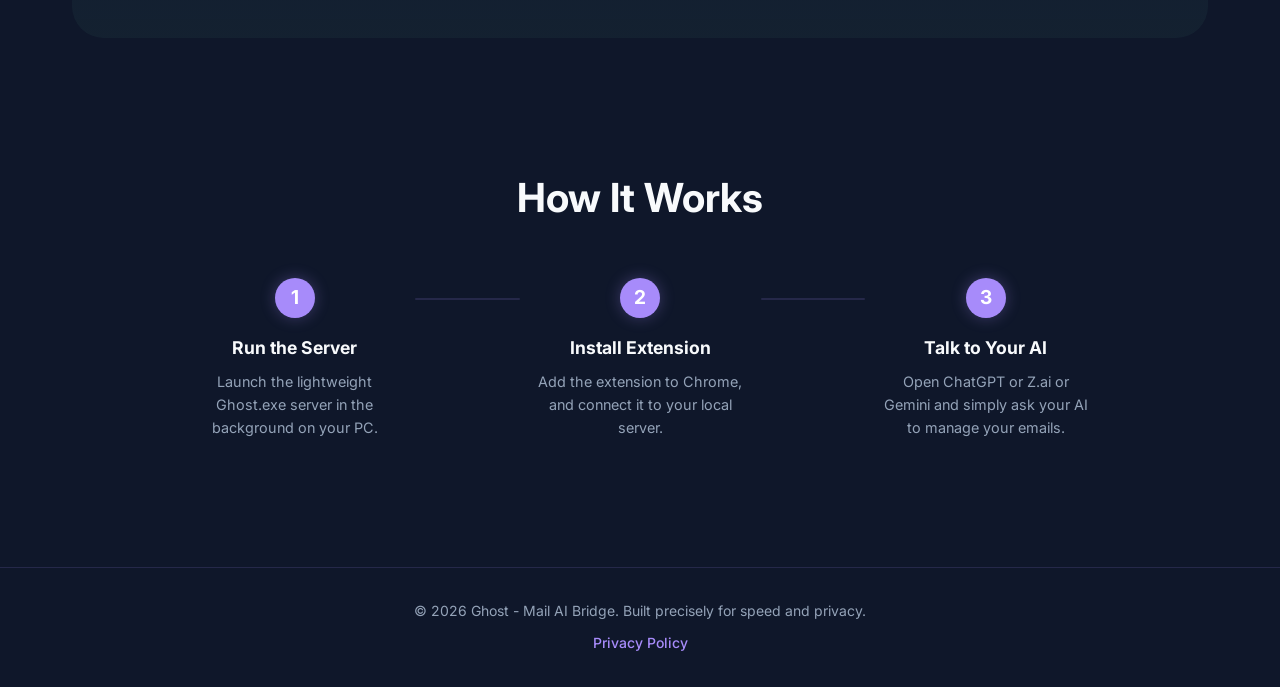
==== commit e4efdcd4: "Add Privacy Policy page and link from footer" ====
--- a/index.html
+++ b/index.html
@@ -164,6 +164,8 @@
     <footer>
         <div class="footer-content">
             <p>&copy; 2026 Ghost - Mail AI Bridge. Built precisely for speed and privacy.</p>
+            <p style="margin-top: 10px;"><a href="privacy.html"
+                    style="color: var(--accent); text-decoration: none; font-weight: 500;">Privacy Policy</a></p>
         </div>
     </footer>
 
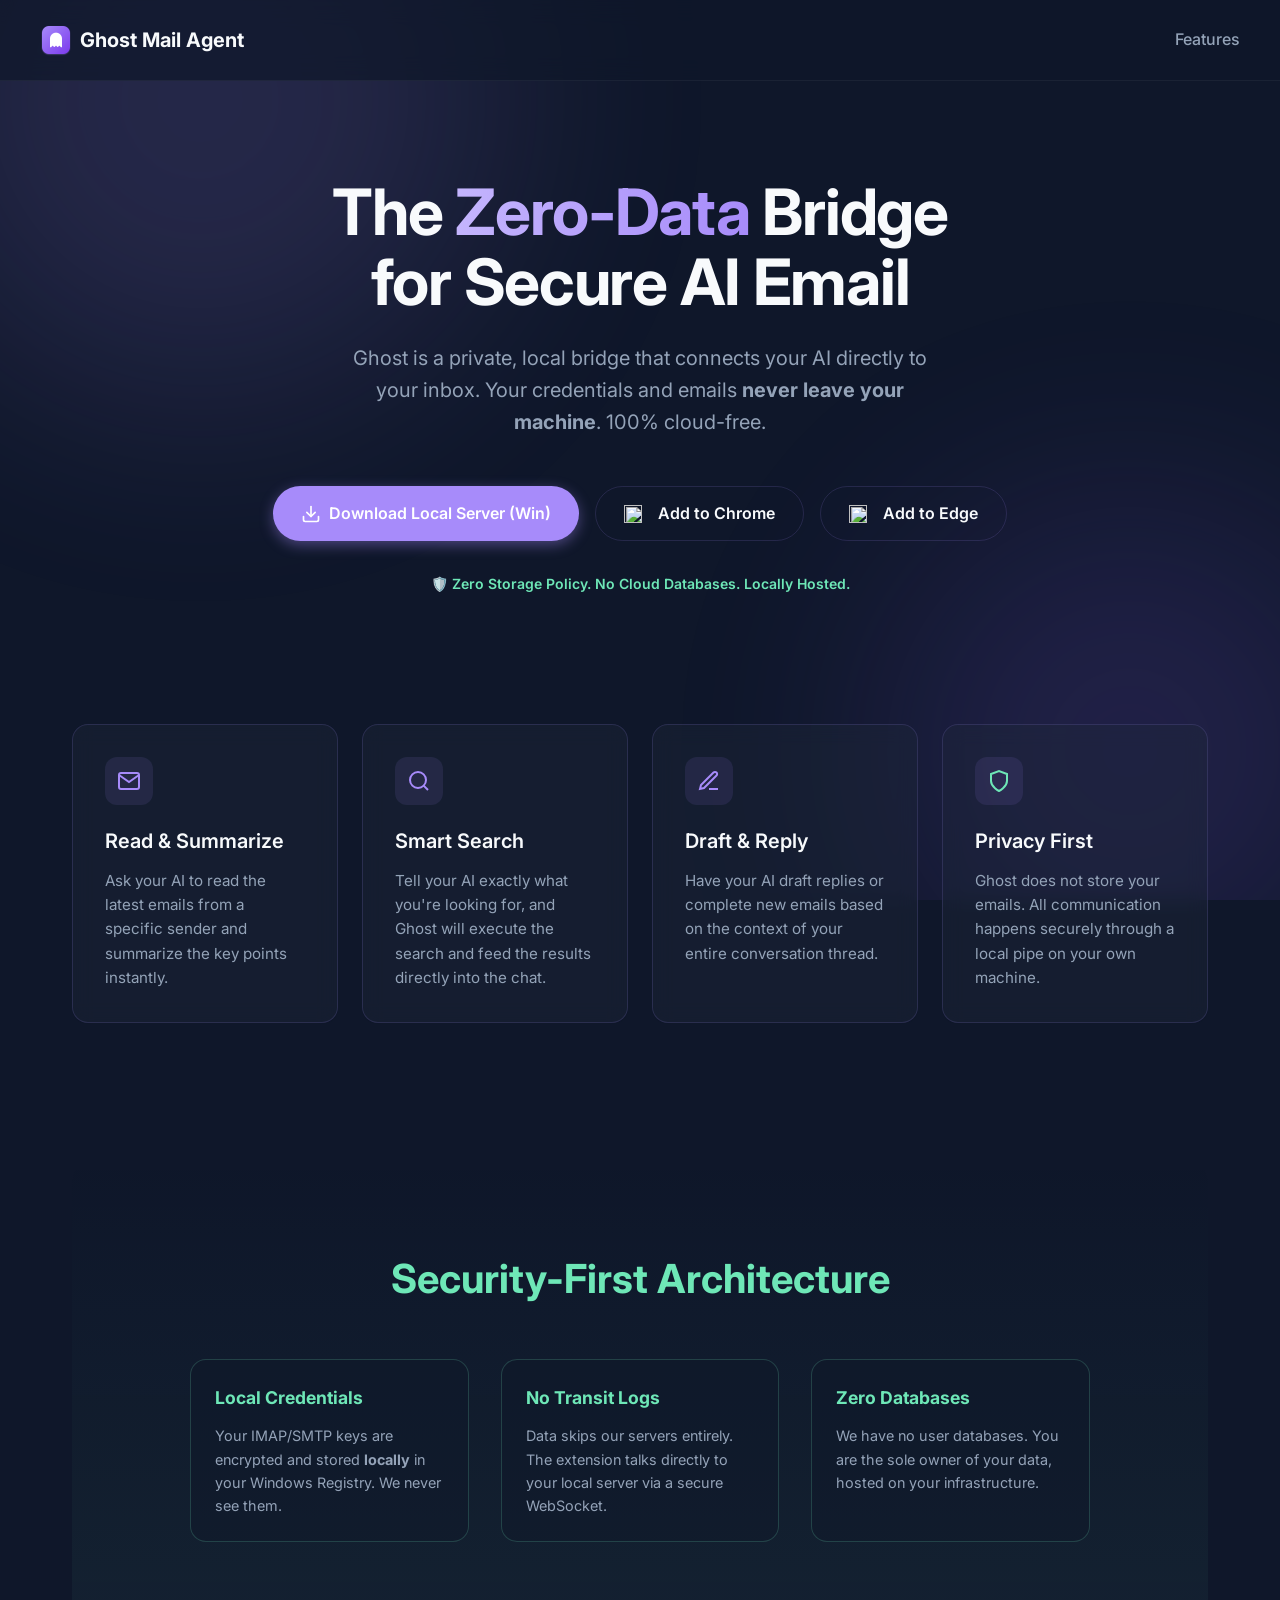
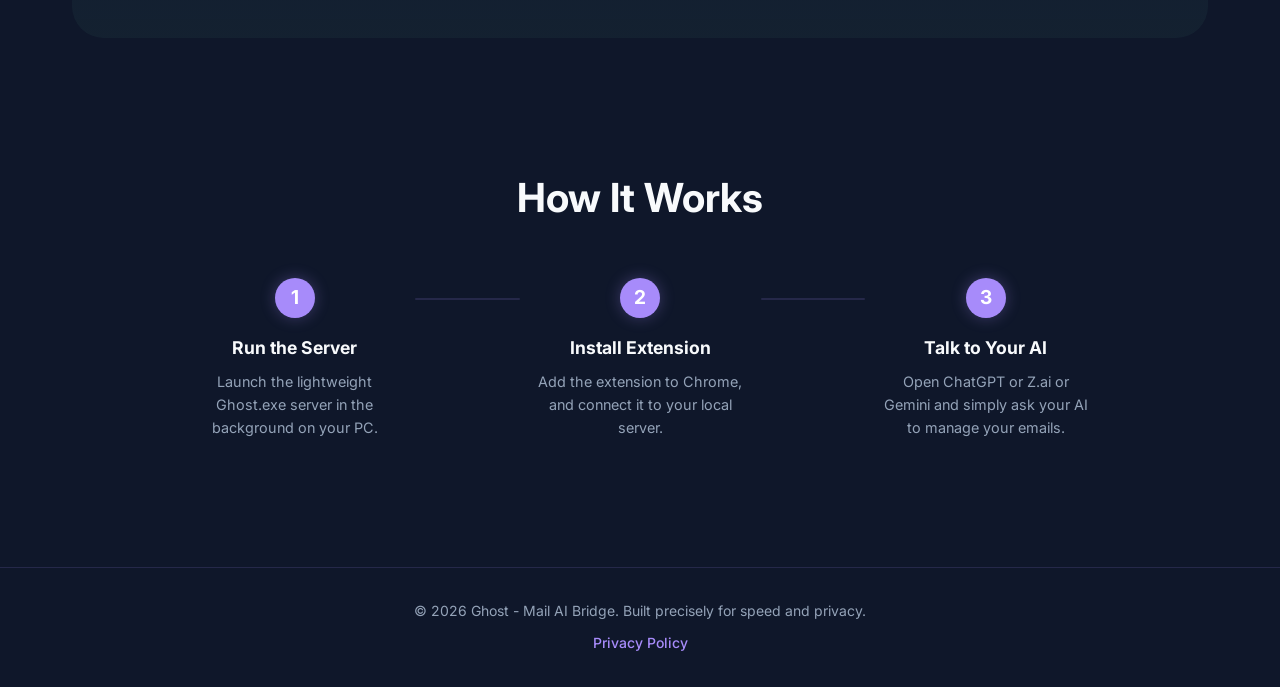
==== commit 862df1ba: "Update extension links for Chrome and Edge" ====
--- a/index.html
+++ b/index.html
@@ -48,8 +48,13 @@
                     </svg>
                     Download Local Server (Win)
                 </a>
-                <a href="https://chrome.google.com/webstore" class="btn btn-secondary" target="_blank">
-                    Add Extension (Coming Soon)
+                <a href="https://chromewebstore.google.com/detail/ghost-mail-ai-bridge/pfcbegclhnoajfpnogodhkmkdmeellco" class="btn btn-secondary" target="_blank">
+                    <img src="https://www.google.com/chrome/static/images/chrome-logo.svg" width="18" height="18" style="margin-right: 8px; vertical-align: middle;">
+                    Add to Chrome
+                </a>
+                <a href="https://microsoftedge.microsoft.com/addons/detail/ghost-mail-ai-bridge/imkafcioogfcfeaneilmjhjedlbpgkag" class="btn btn-secondary" target="_blank">
+                    <img src="https://upload.wikimedia.org/wikipedia/commons/9/98/Microsoft_Edge_logo_%282019%29.svg" width="18" height="18" style="margin-right: 8px; vertical-align: middle;">
+                    Add to Edge
                 </a>
             </div>
             <p class="hero-note" style="color: #6ee7b7; font-weight: 600;">🛡️ Zero Storage Policy. No Cloud Databases.
